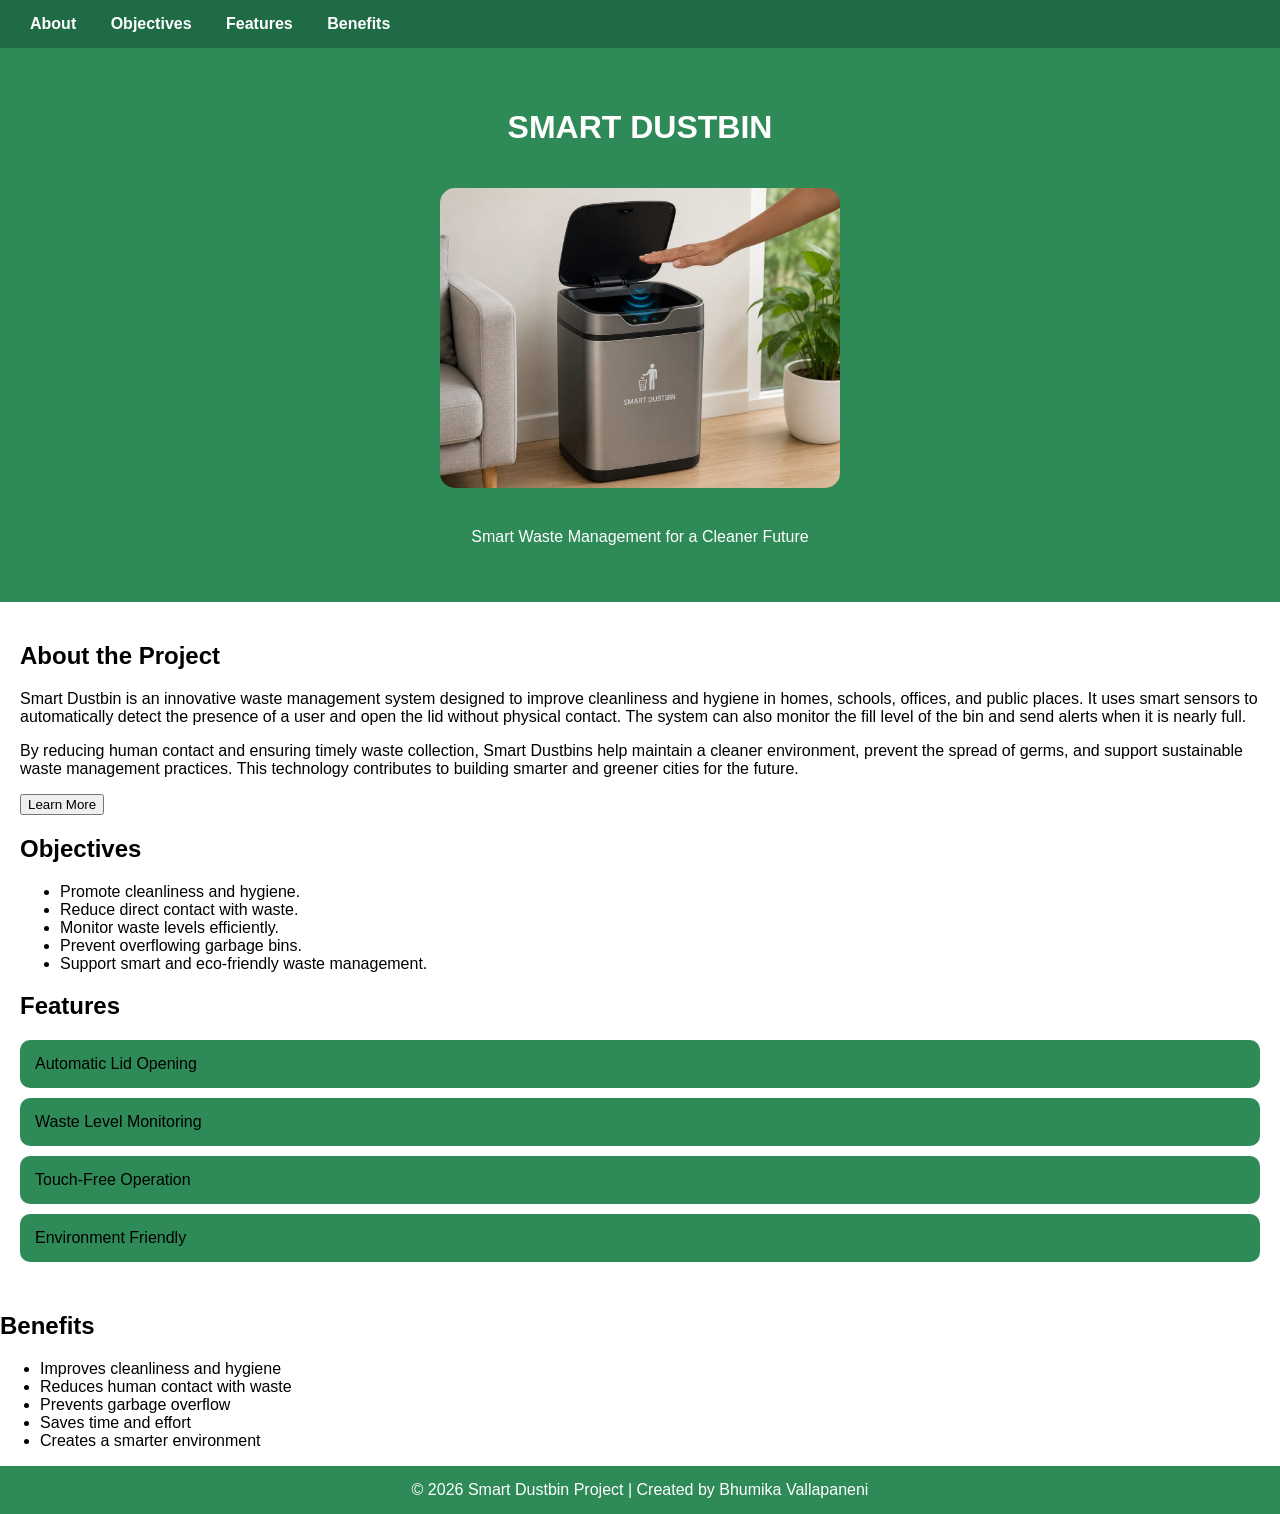
==== index.html @ 2fa33b9f "Add SmartDustbin landing page code and image." ====
<!DOCTYPE html>
<html>
<head>
    <title>Smart Dustbin</title>
    <style>
        body{
            font-family: Arial, sans-serif;
            margin:0;
            padding:0;
        }

        .header{
            background-color:#2e8b57;
            color:white;
            text-align:center;
            padding:40px;
        }

        .section{
            padding:20px;
        }

        .feature-box{
            background:#2E8B57;
            padding:15px;
            margin:10px 0;
            border-radius:10px;
        }

        .footer{
            background:#2E8B57;
            color:white;
            text-align:center;
            padding:15px;
        }
        img {
    width: 400px;
    border-radius: 15px;
    margin: 20px;
}
         nav {
    background-color: #1F6B45;
    padding: 15px;
}

nav a {
    color: white;
    text-decoration: none;
    margin: 15px;
    font-weight: bold;
}
    </style>
</head>

<body>
    <nav>
    <a href="#about">About</a>
    <a href="#objectives">Objectives</a>
    <a href="#features">Features</a>
    <a href="#benefits">Benefits</a>
</nav>

    <div class="header">
        <h1>SMART DUSTBIN</h1>
        <img src="dustbin.jpg.jpeg" alt="SmartDustbin" width="400">
        <p>Smart Waste Management for a Cleaner Future</p>
    </div>

    <div class="section">
        <h2>About the Project</h2>
        <p>
            Smart Dustbin is an innovative waste management system designed to
    improve cleanliness and hygiene in homes, schools, offices, and public
    places. It uses smart sensors to automatically detect the presence of a
    user and open the lid without physical contact. The system can also
    monitor the fill level of the bin and send alerts when it is nearly full.
            
            <p>
    
    By reducing human contact and ensuring timely waste collection, Smart
    Dustbins help maintain a cleaner environment, prevent the spread of
    germs, and support sustainable waste management practices. This
    technology contributes to building smarter and greener cities for the
    future.
</p>
        </p>
        <button onclick="alert('WELCOME TO SMART DUSTBIN PROJECT!')">Learn More</button>
        <section>
    <h2>Objectives</h2>

    <ul>
        <li>Promote cleanliness and hygiene.</li>
        <li>Reduce direct contact with waste.</li>
        <li>Monitor waste levels efficiently.</li>
        <li>Prevent overflowing garbage bins.</li>
        <li>Support smart and eco-friendly waste management.</li>
    </ul>
</section>

        <h2>Features</h2>

        <div class="feature-box">
            Automatic Lid Opening
        </div>

        <div class="feature-box">
            Waste Level Monitoring
        </div>

        <div class="feature-box">
            Touch-Free Operation
        </div>

        <div class="feature-box">
            Environment Friendly
        </div>
    </div>
    <section>
         <h2>Benefits</h2>

    <ul>
        <li>Improves cleanliness and hygiene</li>
        <li>Reduces human contact with waste</li>
        <li>Prevents garbage overflow</li>
        <li>Saves time and effort</li>
        <li>Creates a smarter environment</li>
    </ul>
</section>

    <div class="footer">
        © 2026 Smart Dustbin Project | Created by Bhumika Vallapaneni
    </div>

</body>
</html>
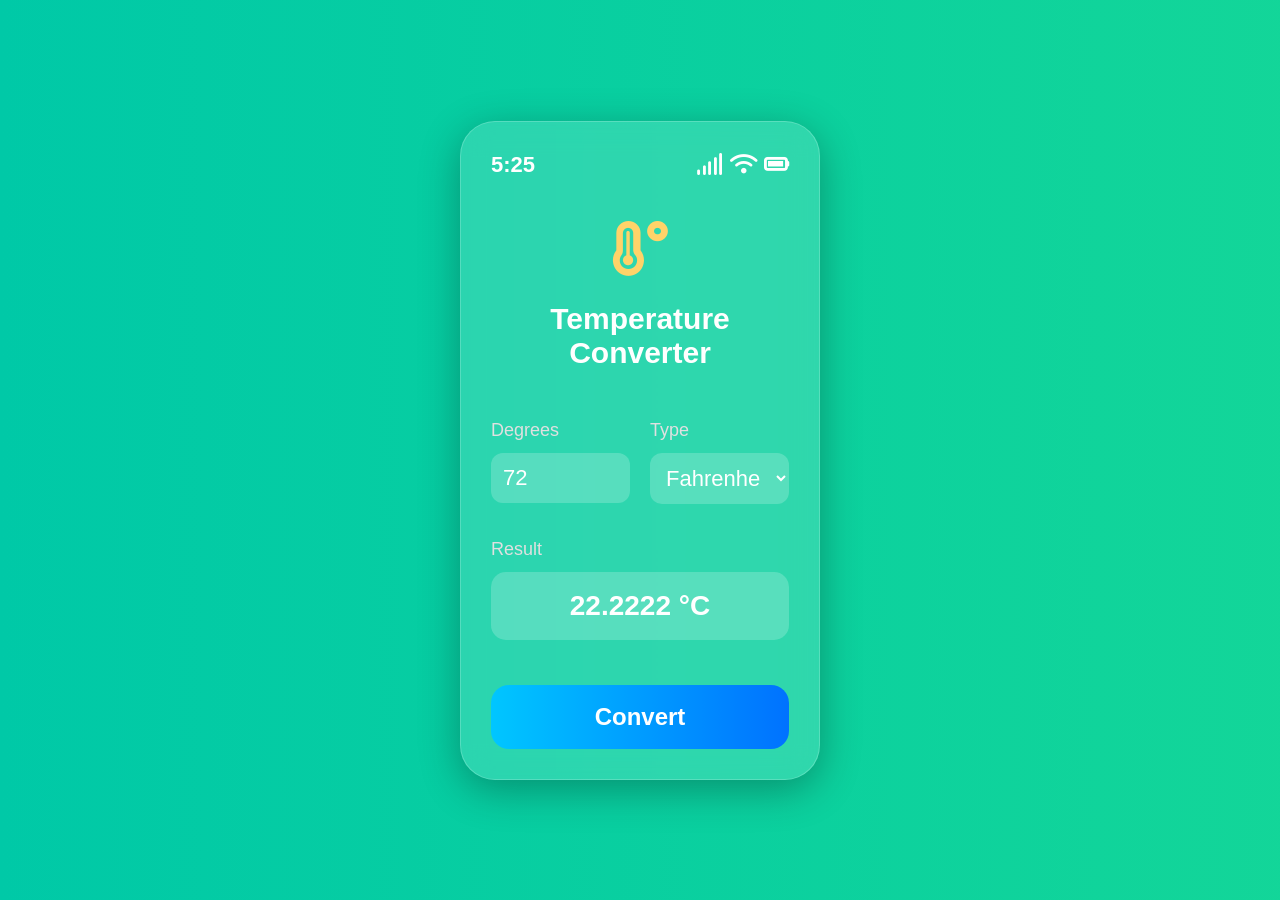
==== commit db62d507: "add temperature converter" ====
--- a/index.html
+++ b/index.html
@@ -1,135 +1,264 @@
-<!DOCTYPE html>
-<html>
-<head>
-    <title>Smart Dustbin</title>
-    <style>
-        body{
-            font-family: Arial, sans-serif;
-            margin:0;
-            padding:0;
-        }
-
-        .header{
-            background-color:#2e8b57;
-            color:white;
-            text-align:center;
-            padding:40px;
-        }
-
-        .section{
-            padding:20px;
-        }
-
-        .feature-box{
-            background:#2E8B57;
-            padding:15px;
-            margin:10px 0;
-            border-radius:10px;
-        }
-
-        .footer{
-            background:#2E8B57;
-            color:white;
-            text-align:center;
-            padding:15px;
-        }
-        img {
-    width: 400px;
-    border-radius: 15px;
-    margin: 20px;
-}
-         nav {
-    background-color: #1F6B45;
-    padding: 15px;
-}
-
-nav a {
-    color: white;
-    text-decoration: none;
-    margin: 15px;
-    font-weight: bold;
-}
-    </style>
-</head>
-
-<body>
-    <nav>
-    <a href="#about">About</a>
-    <a href="#objectives">Objectives</a>
-    <a href="#features">Features</a>
-    <a href="#benefits">Benefits</a>
-</nav>
-
-    <div class="header">
-        <h1>SMART DUSTBIN</h1>
-        <img src="dustbin.jpg.jpeg" alt="SmartDustbin" width="400">
-        <p>Smart Waste Management for a Cleaner Future</p>
-    </div>
-
-    <div class="section">
-        <h2>About the Project</h2>
-        <p>
-            Smart Dustbin is an innovative waste management system designed to
-    improve cleanliness and hygiene in homes, schools, offices, and public
-    places. It uses smart sensors to automatically detect the presence of a
-    user and open the lid without physical contact. The system can also
-    monitor the fill level of the bin and send alerts when it is nearly full.
-            
-            <p>
-    
-    By reducing human contact and ensuring timely waste collection, Smart
-    Dustbins help maintain a cleaner environment, prevent the spread of
-    germs, and support sustainable waste management practices. This
-    technology contributes to building smarter and greener cities for the
-    future.
-</p>
-        </p>
-        <button onclick="alert('WELCOME TO SMART DUSTBIN PROJECT!')">Learn More</button>
-        <section>
-    <h2>Objectives</h2>
-
-    <ul>
-        <li>Promote cleanliness and hygiene.</li>
-        <li>Reduce direct contact with waste.</li>
-        <li>Monitor waste levels efficiently.</li>
-        <li>Prevent overflowing garbage bins.</li>
-        <li>Support smart and eco-friendly waste management.</li>
-    </ul>
-</section>
-
-        <h2>Features</h2>
-
-        <div class="feature-box">
-            Automatic Lid Opening
-        </div>
-
-        <div class="feature-box">
-            Waste Level Monitoring
-        </div>
-
-        <div class="feature-box">
-            Touch-Free Operation
-        </div>
-
-        <div class="feature-box">
-            Environment Friendly
-        </div>
-    </div>
-    <section>
-         <h2>Benefits</h2>
-
-    <ul>
-        <li>Improves cleanliness and hygiene</li>
-        <li>Reduces human contact with waste</li>
-        <li>Prevents garbage overflow</li>
-        <li>Saves time and effort</li>
-        <li>Creates a smarter environment</li>
-    </ul>
-</section>
-
-    <div class="footer">
-        © 2026 Smart Dustbin Project | Created by Bhumika Vallapaneni
-    </div>
-
-</body>
+<!DOCTYPE html>
+<html lang="en">
+<head>
+<meta charset="UTF-8">
+<meta name="viewport" content="width=device-width, initial-scale=1.0">
+<title>Temperature Converter</title>
+
+<link rel="stylesheet"
+href="https://cdnjs.cloudflare.com/ajax/libs/font-awesome/6.5.1/css/all.min.css">
+
+<style>
+
+*{
+    margin:0;
+    padding:0;
+    box-sizing:border-box;
+    font-family:Arial,sans-serif;
+}
+
+body{
+    height:100vh;
+    display:flex;
+    justify-content:center;
+    align-items:center;
+
+    /* 🌿 Animated Green Gradient */
+    background: linear-gradient(270deg, #11998e, #38ef7d, #00c9a7);
+    background-size: 600% 600%;
+    animation: gradientMove 10s ease infinite;
+}
+
+/* Animation */
+@keyframes gradientMove {
+    0% {
+        background-position: 0% 50%;
+    }
+    50% {
+        background-position: 100% 50%;
+    }
+    100% {
+        background-position: 0% 50%;
+    }
+}
+
+/* Mobile Card */
+.mobile{
+    width:360px;
+    background:rgba(255,255,255,0.15);
+    backdrop-filter:blur(15px);
+    border-radius:35px;
+    padding:30px;
+    box-shadow:0 10px 40px rgba(0,0,0,0.3);
+    border:1px solid rgba(255,255,255,0.2);
+    color:white;
+}
+
+/* Status Bar */
+.status{
+    display:flex;
+    justify-content:space-between;
+    align-items:center;
+    margin-bottom:40px;
+    font-size:22px;
+    font-weight:bold;
+}
+
+/* Heading */
+h1{
+    text-align:center;
+    margin-bottom:50px;
+    font-size:30px;
+    color:white;
+}
+
+/* Rows */
+.row{
+    display:flex;
+    gap:20px;
+    margin-bottom:35px;
+}
+
+.box{
+    flex:1;
+}
+
+/* Labels */
+label{
+    display:block;
+    margin-bottom:12px;
+    color:#e0e0e0;
+    font-size:18px;
+}
+
+/* Inputs */
+input,
+select{
+    width:100%;
+    padding:12px;
+    border:none;
+    border-radius:12px;
+    font-size:22px;
+    background:rgba(255,255,255,0.2);
+    color:white;
+    outline:none;
+}
+
+select option{
+    color:black;
+}
+
+input::placeholder{
+    color:white;
+}
+
+/* Result */
+.result{
+    margin-bottom:45px;
+}
+
+.result-value{
+    background:rgba(255,255,255,0.2);
+    padding:18px;
+    border-radius:15px;
+    font-size:28px;
+    font-weight:bold;
+    text-align:center;
+}
+
+/* Button */
+button{
+    width:100%;
+    padding:18px;
+    border:none;
+    border-radius:18px;
+    background:linear-gradient(to right,#00c6ff,#0072ff);
+    color:white;
+    font-size:24px;
+    font-weight:bold;
+    cursor:pointer;
+    transition:0.3s;
+}
+
+button:hover{
+    transform:scale(1.05);
+    box-shadow:0 0 25px #00c6ff;
+}
+
+/* Icon */
+.temp-icon{
+    text-align:center;
+    font-size:55px;
+    margin-bottom:20px;
+    color:#ffd369;
+}
+
+/* Responsive */
+@media(max-width:400px){
+    .mobile{
+        width:95%;
+    }
+
+    .row{
+        flex-direction:column;
+    }
+}
+
+</style>
+</head>
+
+<body>
+
+<div class="mobile">
+
+    <!-- Status -->
+    <div class="status">
+        <span id="time">9:41</span>
+        <span>
+            <i class="fas fa-signal"></i>
+            <i class="fas fa-wifi"></i>
+            <i class="fas fa-battery-full"></i>
+        </span>
+    </div>
+
+    <!-- Icon -->
+    <div class="temp-icon">
+        <i class="fas fa-temperature-high"></i>
+    </div>
+
+    <!-- Heading -->
+    <h1>Temperature Converter</h1>
+
+    <!-- Input -->
+    <div class="row">
+
+        <div class="box">
+            <label>Degrees</label>
+            <input type="number" id="degree" value="72">
+        </div>
+
+        <div class="box">
+            <label>Type</label>
+            <select id="type">
+                <option>Fahrenheit</option>
+                <option>Celsius</option>
+            </select>
+        </div>
+
+    </div>
+
+    <!-- Result -->
+    <div class="result">
+        <label>Result</label>
+        <div class="result-value" id="result">
+            22.2222 °C
+        </div>
+    </div>
+
+    <!-- Button -->
+    <button onclick="convertTemp()">
+        Convert
+    </button>
+
+</div>
+
+<script>
+
+/* Time */
+function updateTime(){
+    let now = new Date();
+    let hours = now.getHours();
+    let minutes = now.getMinutes();
+
+    minutes = minutes < 10 ? "0" + minutes : minutes;
+
+    document.getElementById("time").innerHTML =
+    hours + ":" + minutes;
+}
+
+updateTime();
+setInterval(updateTime,1000);
+
+/* Converter */
+function convertTemp(){
+
+    let degree = document.getElementById("degree").value;
+    let type = document.getElementById("type").value;
+    let result;
+
+    if(type === "Fahrenheit"){
+        result = (degree - 32) * 5/9;
+        document.getElementById("result").innerHTML =
+        result.toFixed(2) + " °C";
+    }
+    else{
+        result = (degree * 9/5) + 32;
+        document.getElementById("result").innerHTML =
+        result.toFixed(2) + " °F";
+    }
+}
+
+</script>
+
+</body>
 </html>
